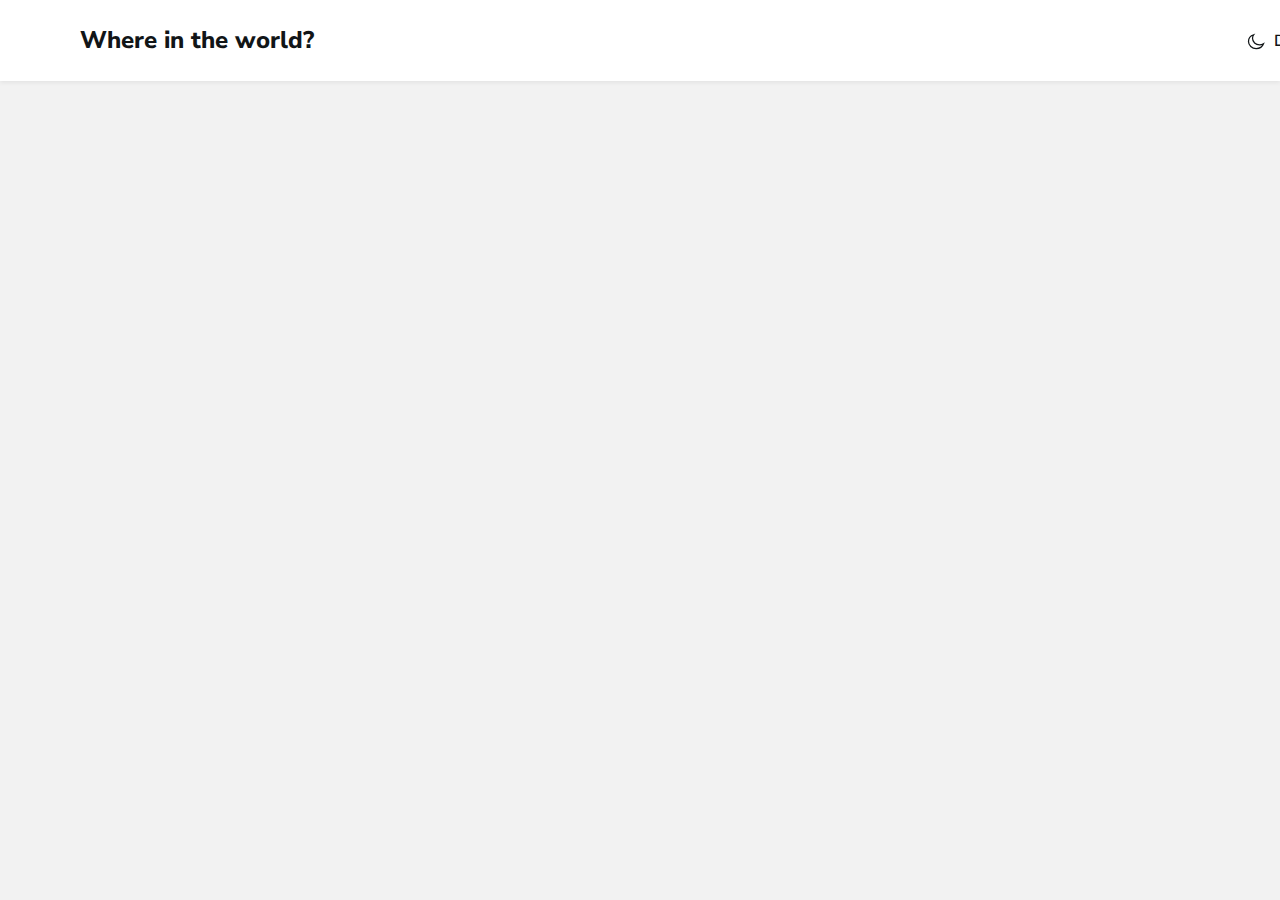
==== index.html @ 37a78aed "title name" ====
<!DOCTYPE html>
<html lang="en">
<head>
    <meta charset="UTF-8">
    <meta name="viewport" content="width=device-width, initial-scale=1.0">
    
    <!-- Stylesheets -->
    <link rel="stylesheet" href="css/normalize.css">
    <link rel="stylesheet" href="css/style.css">

    <title>Countries</title>

</head>
<body>
    <header class="header">
        <div class="site-header-container container">
            <a class="site-header-logo" href="index.html" >Where in the world?</a>

            <button class="mode-toggler">
                <span class="mode-toggler-inner">
                    <img class="mode-toggler-icon" src="img/black-moon.svg" alt="">
                    <span class="mode-toggler-text">Dark mode</span>
                </span>
            </button>
        </div>
    </header>

    <main class="main-content">
        <section></section>
    </main>

    <footer class="footer">

    </footer>

    <!-- JavaScript -->
    <script src="js/app.js"></script>
</body>
</html>
---- css/style.css ----
:root{
  --text-color: #111517;
  --light-bg: #f2f2f2;
  --dark-bg: #202c36;
  --light-header-bg: #fff;
  --dark-header-bg: #2b3844;
  /* outline color */
  --dark-outline: var(--text-color);
  --light-outline: white;
}
/* nunito-sans-300 - latin */
@font-face {
  font-display: swap; 
  font-family: 'Nunito Sans';
  font-style: normal;
  font-weight: 300;
  src: url('../fonts/nunito-sans-v15-latin-300.woff2') format('woff2'), 
       url('../fonts/nunito-sans-v15-latin-300.ttf') format('truetype'); 
}
/* nunito-sans-regular - latin */
@font-face {
  font-display: swap; 
  font-family: 'Nunito Sans';
  font-style: normal;
  font-weight: 400;
  src: url('../fonts/nunito-sans-v15-latin-regular.woff2') format('woff2'), 
       url('../fonts/nunito-sans-v15-latin-regular.ttf') format('truetype'); 
}
/* nunito-sans-600 - latin */
@font-face {
  font-display: swap; 
  font-family: 'Nunito Sans';
  font-style: normal;
  font-weight: 600;
  src: url('../fonts/nunito-sans-v15-latin-600.woff2') format('woff2'), 
       url('../fonts/nunito-sans-v15-latin-600.ttf') format('truetype'); 
}
/* nunito-sans-800 - latin */
@font-face {
  font-display: swap; 
  font-family: 'Nunito Sans';
  font-style: normal;
  font-weight: 800;
  src: url('../fonts/nunito-sans-v15-latin-800.woff2') format('woff2'), 
       url('../fonts/nunito-sans-v15-latin-800.ttf') format('truetype'); 
}
html{
    box-sizing: border-box;
    height: 100%;
    scroll-behavior: smooth;
} 
*::before,
::after {
    box-sizing: inherit;
}
*:focus{
  outline: 3px dashed var(--dark-outline);
  /* outline-offset: 3px; */
}
body{
    display: flex;
    flex-direction: column;
    background-color: var(--light-bg);
    padding: 0;
    margin: 0;
    font-size: 14px;
    font-weight: 400;
    line-height: 16px;
    font-family: "Nunito Sans", Arial, sans-serif;
    height: 100%;
}

img{
    max-width: 100%;
    height: auto;
}
a{
  text-decoration: none;
}
.container{
    width: 100%;
    max-width: 1280px;
    padding-left: 80px;
    padding-right: 80px;
    margin-right: auto;
    margin-left: auto;
}

/* Header */
.header {
  padding: 24px 0;
  background-color: var(--light-header-bg);
  box-shadow: 0px 2px 4px 0px rgba(0, 0, 0, 0.06);
}
.site-header-container {
  display: flex;
  align-items: center;
  justify-content: space-between;
}
.site-header-logo {
  color: var(--text-color);
  font-size: 24px;
  font-weight: 800;
  line-height: 33px;
}
.site-header-logo:hover{
  opacity: 0.8;
}
.site-header-logo:active{
  opacity: 0.6;
}
.mode-toggler {
  border: 0;
  background-color: transparent;
}
.mode-toggler-inner {
  display: flex;
  align-items: center;
}
/* .mode-toggler-icon {
} */
.mode-toggler-text {
  color: var(--text-color);
  font-size: 16px;
  font-weight: 600;
  line-height: 22px;
  margin-left: 8px;
}
.main-content{
    flex-grow: 1;
}


@media
only screen and (-webkit-min-device-pixel-ratio: 2),
only screen and (   min--moz-device-pixel-ratio: 2),
only screen and (     -o-min-device-pixel-ratio: 2/1),
only screen and (        min-device-pixel-ratio: 2),
only screen and (                min-resolution: 192dpi),
only screen and (                min-resolution: 2dppx) { 

}
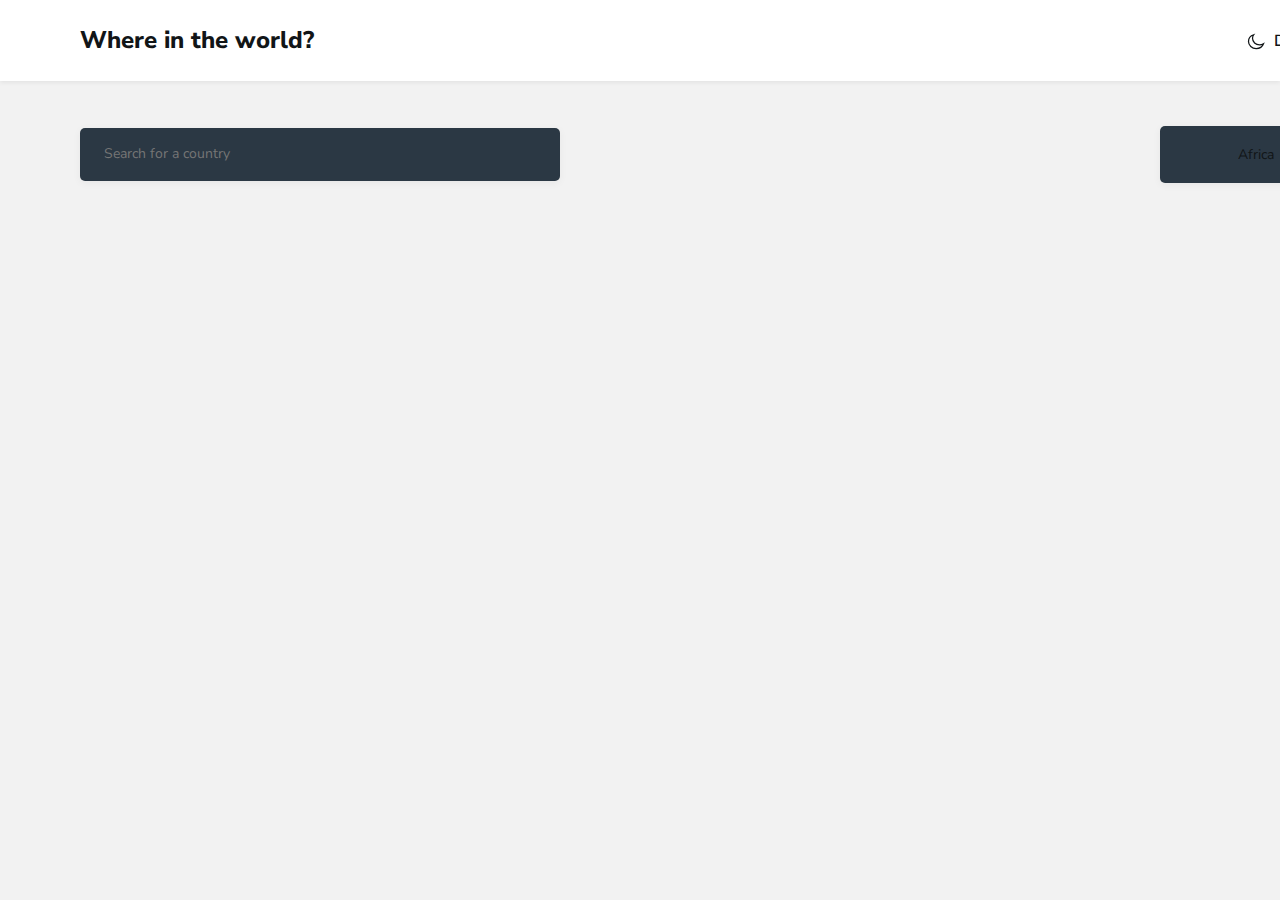
==== commit 16489a67: "filters section is added" ====
--- a/index.html
+++ b/index.html
@@ -16,17 +16,32 @@
         <div class="site-header-container container">
             <a class="site-header-logo" href="index.html" >Where in the world?</a>
 
-            <button class="mode-toggler">
+            <button class="mode-toggler" type="button">
                 <span class="mode-toggler-inner">
-                    <img class="mode-toggler-icon" src="img/black-moon.svg" alt="">
+                    <svg class="mode-toggler-icon" width="20" height="20" fill="none" xmlns="http://www.w3.org/2000/svg"><path fill-rule="evenodd" clip-rule="evenodd" d="M13.553 13.815c-3.884 0-7.034-2.887-7.034-6.447 0-1.343.448-2.586 1.212-3.618-3.04.945-5.231 3.581-5.231 6.688 0 3.9 3.45 7.062 7.704 7.062 3.389 0 6.266-2.007 7.296-4.796a7.458 7.458 0 0 1-3.947 1.111Z" fill="#fff" stroke="currentColor" stroke-width="1.25"/></svg>
                     <span class="mode-toggler-text">Dark mode</span>
                 </span>
             </button>
         </div>
     </header>
 
+    <!-- MAIN CONTENT -->
     <main class="main-content">
-        <section></section>
+        <div class="container">
+            
+
+            <form class="filters" action="https://htmlacademy/.ru" method="GET">
+                <input class="search-input" type="search" name="search" placeholder="Search for a country" aria-label="search">
+    
+                <select class="region-select" name="Region" id="Regions">
+                    <option value="Africa">Africa</option>
+                    <option value="America">America</option>
+                    <option value="Asia">Asia</option>
+                    <option value="Europe">Europe</option>
+                    <option value="Oceania">Oceania</option>
+            </select>
+        </form>
+        </div>
     </main>
 
     <footer class="footer">
--- a/css/style.css
+++ b/css/style.css
@@ -1,142 +1,187 @@
 :root{
-  --text-color: #111517;
-  --light-bg: #f2f2f2;
-  --dark-bg: #202c36;
-  --light-header-bg: #fff;
-  --dark-header-bg: #2b3844;
-  /* outline color */
-  --dark-outline: var(--text-color);
-  --light-outline: white;
-}
-/* nunito-sans-300 - latin */
-@font-face {
-  font-display: swap; 
-  font-family: 'Nunito Sans';
-  font-style: normal;
-  font-weight: 300;
-  src: url('../fonts/nunito-sans-v15-latin-300.woff2') format('woff2'), 
-       url('../fonts/nunito-sans-v15-latin-300.ttf') format('truetype'); 
-}
-/* nunito-sans-regular - latin */
-@font-face {
-  font-display: swap; 
-  font-family: 'Nunito Sans';
-  font-style: normal;
-  font-weight: 400;
-  src: url('../fonts/nunito-sans-v15-latin-regular.woff2') format('woff2'), 
-       url('../fonts/nunito-sans-v15-latin-regular.ttf') format('truetype'); 
-}
-/* nunito-sans-600 - latin */
-@font-face {
-  font-display: swap; 
-  font-family: 'Nunito Sans';
-  font-style: normal;
-  font-weight: 600;
-  src: url('../fonts/nunito-sans-v15-latin-600.woff2') format('woff2'), 
-       url('../fonts/nunito-sans-v15-latin-600.ttf') format('truetype'); 
-}
-/* nunito-sans-800 - latin */
-@font-face {
-  font-display: swap; 
-  font-family: 'Nunito Sans';
-  font-style: normal;
-  font-weight: 800;
-  src: url('../fonts/nunito-sans-v15-latin-800.woff2') format('woff2'), 
-       url('../fonts/nunito-sans-v15-latin-800.ttf') format('truetype'); 
-}
-html{
-    box-sizing: border-box;
-    height: 100%;
-    scroll-behavior: smooth;
-} 
-*::before,
-::after {
-    box-sizing: inherit;
-}
-*:focus{
-  outline: 3px dashed var(--dark-outline);
-  /* outline-offset: 3px; */
-}
-body{
+    --text-color: #111517;
+    --light-bg: #f2f2f2;
+    --dark-bg: #202c36;
+    --light-header-bg: #fff;
+    --dark-element-bg: #2b3844;
+    /* outline color */
+    --dark-outline: var(--text-color);
+    outline-offset: 10px;
+  }
+  /* nunito-sans-300 - latin */
+  @font-face {
+    font-display: swap; 
+    font-family: 'Nunito Sans';
+    font-style: normal;
+    font-weight: 300;
+    src: url('../fonts/nunito-sans-v15-latin-300.woff2') format('woff2'), 
+          url('../fonts/nunito-sans-v15-latin-300.ttf') format('truetype'); 
+  }
+  /* nunito-sans-regular - latin */
+  @font-face {
+    font-display: swap; 
+    font-family: 'Nunito Sans';
+    font-style: normal;
+    font-weight: 400;
+    src: url('../fonts/nunito-sans-v15-latin-regular.woff2') format('woff2'), 
+        url('../fonts/nunito-sans-v15-latin-regular.ttf') format('truetype'); 
+  }
+  /* nunito-sans-600 - latin */
+  @font-face {
+    font-display: swap; 
+    font-family: 'Nunito Sans';
+    font-style: normal;
+    font-weight: 600;
+    src: url('../fonts/nunito-sans-v15-latin-600.woff2') format('woff2'), 
+        url('../fonts/nunito-sans-v15-latin-600.ttf') format('truetype'); 
+  }
+  /* nunito-sans-800 - latin */
+  @font-face {
+    font-display: swap; 
+    font-family: 'Nunito Sans';
+    font-style: normal;
+    font-weight: 800;
+    src: url('../fonts/nunito-sans-v15-latin-800.woff2') format('woff2'), 
+        url('../fonts/nunito-sans-v15-latin-800.ttf') format('truetype'); 
+  }
+  html{
+      box-sizing: border-box;
+      height: 100%;
+      scroll-behavior: smooth;
+  } 
+  *::before,
+  ::after {
+      box-sizing: inherit;
+  }
+  *:focus{
+    outline: 3px dashed var(--dark-outline);
+    outline-offset: 3px; 
+  }
+  body{
+      display: flex;
+      flex-direction: column;
+      background-color: var(--light-bg);
+      padding: 0;
+      margin: 0;
+      font-size: 14px;
+      font-weight: 400;
+      line-height: 16px;
+      font-family: "Nunito Sans", Arial, sans-serif;
+      height: 100%;
+      transition: background-color .3s ease,
+          color .3s ease;
+  }
+  .dark-mode{
+    background-color: var(--dark-bg);
+    color: white;
+    --light-header-bg: var(--dark-header-bg);
+    --text-color: white;
+    --dark-outline: white;
+  }
+  img{
+      max-width: 100%;
+      height: auto;
+  }
+  a{
+    text-decoration: none;
+  }
+  .container{
+      width: 100%;
+      max-width: 1280px;
+      padding-left: 80px;
+      padding-right: 80px;
+      margin-right: auto;
+      margin-left: auto;
+  }
+  
+  /* Header */
+  .header {
+    padding: 24px 0;
+    background-color: var(--light-header-bg);
+    box-shadow: 0px 2px 4px 0px rgba(0, 0, 0, 0.06);
+  }
+  .site-header-container {
     display: flex;
-    flex-direction: column;
-    background-color: var(--light-bg);
-    padding: 0;
-    margin: 0;
-    font-size: 14px;
-    font-weight: 400;
-    line-height: 16px;
-    font-family: "Nunito Sans", Arial, sans-serif;
-    height: 100%;
-}
-
-img{
-    max-width: 100%;
-    height: auto;
-}
-a{
-  text-decoration: none;
-}
-.container{
-    width: 100%;
-    max-width: 1280px;
-    padding-left: 80px;
-    padding-right: 80px;
-    margin-right: auto;
-    margin-left: auto;
-}
-
-/* Header */
-.header {
-  padding: 24px 0;
-  background-color: var(--light-header-bg);
-  box-shadow: 0px 2px 4px 0px rgba(0, 0, 0, 0.06);
-}
-.site-header-container {
-  display: flex;
-  align-items: center;
-  justify-content: space-between;
-}
-.site-header-logo {
-  color: var(--text-color);
-  font-size: 24px;
-  font-weight: 800;
-  line-height: 33px;
-}
-.site-header-logo:hover{
-  opacity: 0.8;
-}
-.site-header-logo:active{
+    align-items: center;
+    justify-content: space-between;
+  }
+  .site-header-logo {
+    color: var(--text-color);
+    font-size: 24px;
+    font-weight: 800;
+    line-height: 33px;
+    white-space: nowrap;
+  }
+  .site-header-logo:hover{
+    opacity: 0.8;
+  }
+  .site-header-logo:active{
+    opacity: 0.6;
+  }
+  .mode-toggler {
+    border: 0;
+    background-color: transparent;
+    cursor: pointer;
+    white-space: nowrap;
+  }
+  .mode-toggler:hover{
+    opacity: 0.8;
+    }
+  .mode-toggler:active{
   opacity: 0.6;
 }
-.mode-toggler {
-  border: 0;
-  background-color: transparent;
-}
-.mode-toggler-inner {
-  display: flex;
-  align-items: center;
-}
-/* .mode-toggler-icon {
-} */
-.mode-toggler-text {
-  color: var(--text-color);
-  font-size: 16px;
-  font-weight: 600;
-  line-height: 22px;
-  margin-left: 8px;
-}
-.main-content{
-    flex-grow: 1;
-}
+  .mode-toggler-inner {
+    display: flex;
+    align-items: center;
+    color: var(--text-color);
+  }
+  .mode-toggler-text {
+    color: var(--text-color);
+    font-size: 16px;
+    font-weight: 600;
+    line-height: 22px;
+    margin-left: 8px;
+  }
+  .main-content{
+      flex-grow: 1;
+      padding-top: 45px;
+      padding-bottom: 45px;
+  }
 
-
-@media
-only screen and (-webkit-min-device-pixel-ratio: 2),
-only screen and (   min--moz-device-pixel-ratio: 2),
-only screen and (     -o-min-device-pixel-ratio: 2/1),
-only screen and (        min-device-pixel-ratio: 2),
-only screen and (                min-resolution: 192dpi),
-only screen and (                min-resolution: 2dppx) { 
-
-}+  /* Filters */
+  .filters {
+    display: flex;
+    justify-content: space-between;
+    align-items: center;
+  }
+  .search-input {
+    min-width: 480px;
+    border-radius: 5px;
+    box-shadow: 0px 2px 9px 0px rgba(0, 0, 0, 0.05);
+    background-color: var(--dark-element-bg);
+    border: 0;
+    padding: 18px 18px 18px 24px;
+    color: var(--text-color );
+  }
+  .region-select {
+    min-width: 200px;
+    border-radius: 5px;
+    box-shadow: 0px 2px 9px 0px rgba(0, 0, 0, 0.05);
+    background-color: var(--dark-element-bg);
+    border: 0;
+    padding: 18px 10px 18px 74px;
+    color: var(--text-color );
+  }
+  
+  .mode-toggler:hover{
+    color: var(--text-color);
+    }
+  @media
+  only screen and (-webkit-min-device-pixel-ratio: 2),
+  only screen and (   min--moz-device-pixel-ratio: 2),
+  only screen and (     -o-min-device-pixel-ratio: 2/1),
+  only screen and (        min-device-pixel-ratio: 2),
+  only screen and (                min-resolution: 192dpi),
+  only screen and (                min-resolution: 2dppx) { 
+  
+  }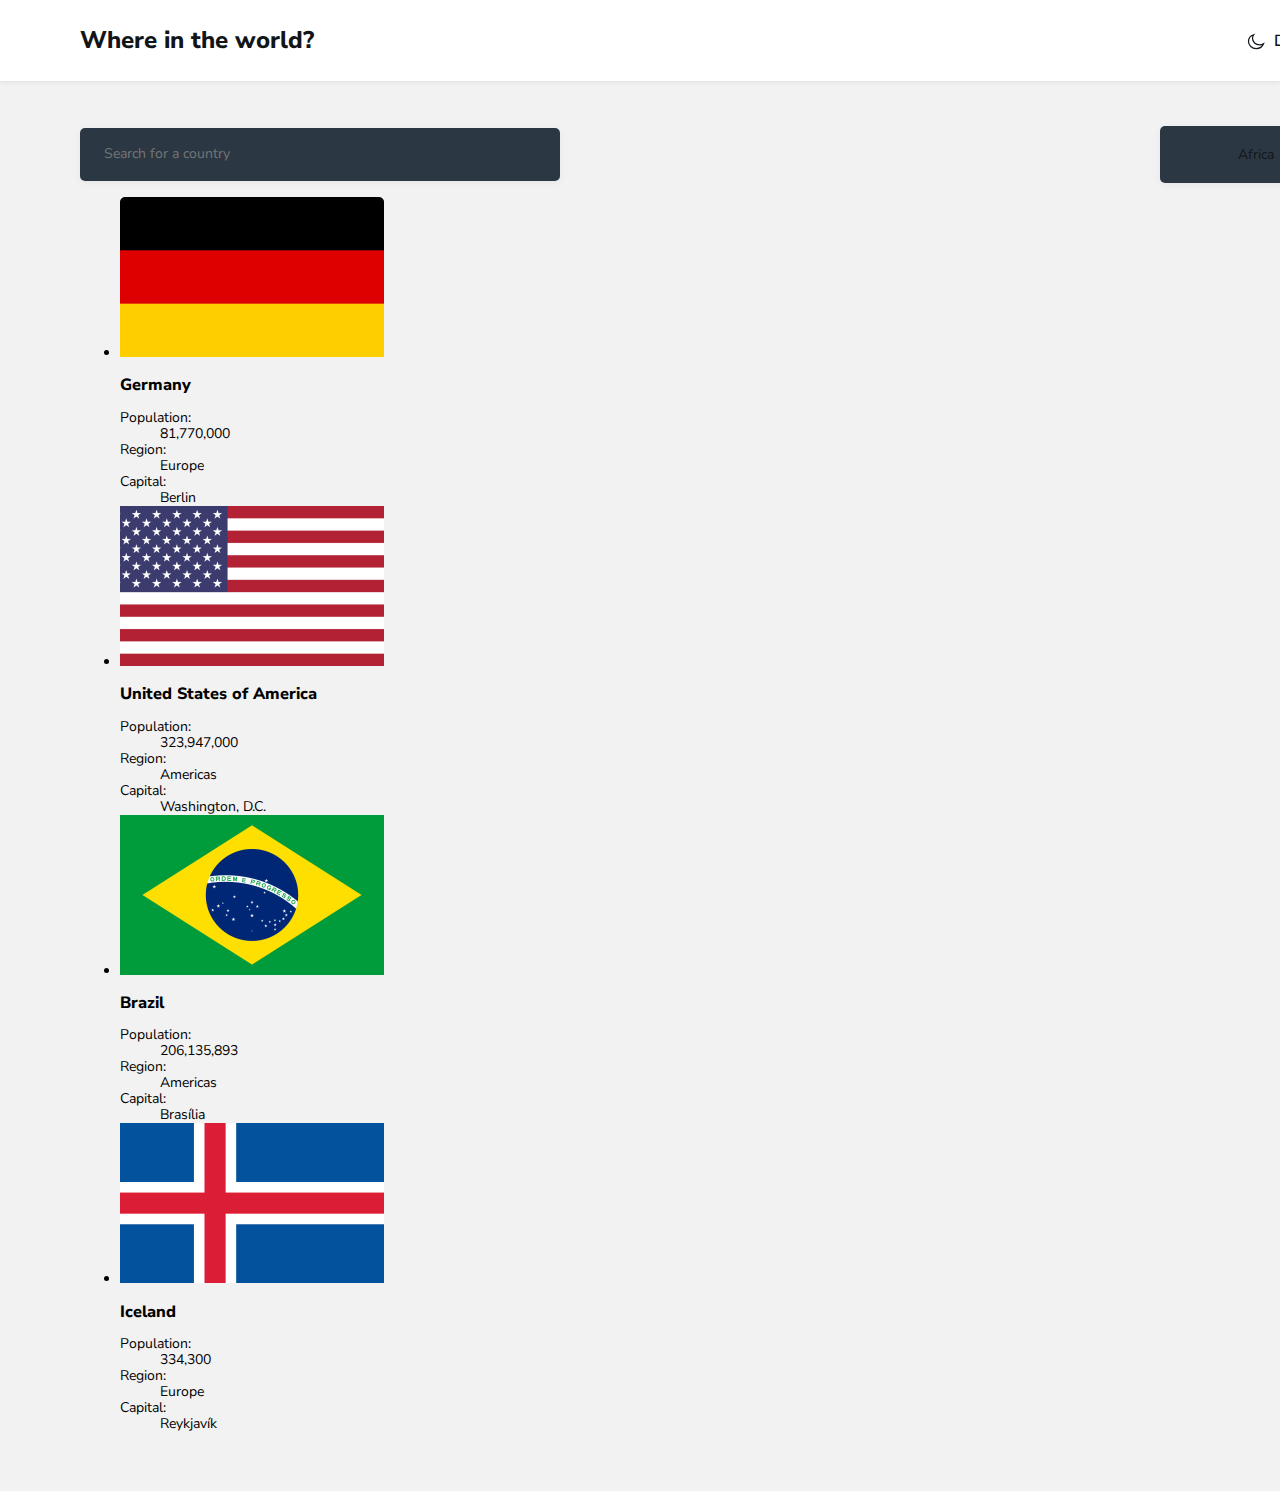
==== commit 697c55d4: "Filters counrty cards and add images" ====
--- a/index.html
+++ b/index.html
@@ -29,23 +29,125 @@
     <main class="main-content">
         <div class="container">
             
+            <!-- Filters -->
+            <section>
+                <form class="filters" action="https://htmlacademy/.ru" method="GET">
+                    <input class="search-input" type="search" name="search" placeholder="Search for a country" aria-label="search">
+                    <select class="region-select" name="Region" id="Regions">
+                        <option value="Africa">Africa</option>
+                        <option value="America">America</option>
+                        <option value="Asia">Asia</option>
+                        <option value="Europe">Europe</option>
+                        <option value="Oceania">Oceania</option>
+                    </select>
+                </form>
+            </section>
 
-            <form class="filters" action="https://htmlacademy/.ru" method="GET">
-                <input class="search-input" type="search" name="search" placeholder="Search for a country" aria-label="search">
-    
-                <select class="region-select" name="Region" id="Regions">
-                    <option value="Africa">Africa</option>
-                    <option value="America">America</option>
-                    <option value="Asia">Asia</option>
-                    <option value="Europe">Europe</option>
-                    <option value="Oceania">Oceania</option>
-            </select>
-        </form>
+            <section class="countries">
+                <ul class="index-countries-list">
+
+                    <!-- Germany -->
+                    <li class="index-countries-item">
+                        <div class="index-country">
+                            <img class="index-country-img" src="img/flag-germany.jpg" alt="German flag" srcset="img/flag-germany@2x.jpg" width="264" height="160">
+                        <div class="index-country-info">
+                            <h3 class="country-name">Germany</h3>
+                            <dl class="country-info-description">
+                                <div class="country-descriptions">
+                                    <dt class="country-description-term">Population:</dt>
+                                    <dd class="country-description-description">81,770,000</dd>
+                                </div>
+                                <div class="country-descriptions">
+                                    <dt class="country-description-term">Region:</dt>
+                                    <dd class="country-description-description">Europe</dd>
+                                </div>
+                                <div class="country-descriptions">
+                                    <dt class="country-description-term">Capital:</dt>
+                                    <dd class="country-description-description">Berlin</dd>
+                                </div>
+                            </dl>
+                        </div>
+                        </div>
+                    </li>
+
+                    <!-- United States of America -->
+                    <li class="index-countries-item">
+                        <div class="index-country">
+                            <img class="index-country-img" src="img/flag-usa.jpg" alt="USA flag" srcset="img/flag-usa@2x.jpg" width="264" height="160">
+                        <div class="index-country-info">
+                            <h3 class="country-name">United States of America</h3>
+                            <dl class="country-info-description">
+                                <div class="country-descriptions">
+                                    <dt class="country-description-term">Population:</dt>
+                                    <dd class="country-description-description">323,947,000</dd>
+                                </div>
+                                <div class="country-descriptions">
+                                    <dt class="country-description-term">Region:</dt>
+                                    <dd class="country-description-description">Americas</dd>
+                                </div>
+                                <div class="country-descriptions">
+                                    <dt class="country-description-term">Capital:</dt>
+                                    <dd class="country-description-description">Washington, D.C.</dd>
+                                </div>
+                            </dl>
+                        </div>
+                        </div>
+                    </li>
+
+                    <!-- Brazil -->
+                    <li class="index-countries-item">
+                        <div class="index-country">
+                            <img class="index-country-img" src="img/flag-brazil.jpg" alt="Brazil flag" srcset="img/flag-brazil@2x.jpg" width="264" height="160">
+                        <div class="index-country-info">
+                            <h3 class="country-name">Brazil</h3>
+                            <dl class="country-info-description">
+                                <div class="country-descriptions">
+                                    <dt class="country-description-term">Population:</dt>
+                                    <dd class="country-description-description">206,135,893</dd>
+                                </div>
+                                <div class="country-descriptions">
+                                    <dt class="country-description-term">Region:</dt>
+                                    <dd class="country-description-description">Americas</dd>
+                                </div>
+                                <div class="country-descriptions">
+                                    <dt class="country-description-term">Capital:</dt>
+                                    <dd class="country-description-description">Brasília</dd>
+                                </div>
+                            </dl>
+                        </div>
+                        </div>
+                    </li>
+
+                    <!-- Iceland -->
+                    <li class="index-countries-item">
+                        <div class="index-country">
+                            <img class="index-country-img" src="img/flag-Iceland.jpg" alt="Iceland flag" srcset="img/flag-Iceland@2x.jpg" width="264" height="160">
+                        <div class="index-country-info">
+                            <h3 class="country-name">Iceland</h3>
+                            <dl class="country-info-description">
+                                <div class="country-descriptions">
+                                    <dt class="country-description-term">Population:</dt>
+                                    <dd class="country-description-description">334,300</dd>
+                                </div>
+                                <div class="country-descriptions">
+                                    <dt class="country-description-term">Region:</dt>
+                                    <dd class="country-description-description">Europe</dd>
+                                </div>
+                                <div class="country-descriptions">
+                                    <dt class="country-description-term">Capital:</dt>
+                                    <dd class="country-description-description">Reykjavík</dd>
+                                </div>
+                            </dl>
+                        </div>
+                        </div>
+                    </li>
+
+                </ul>
+            </section>
         </div>
     </main>
 
     <footer class="footer">
-
     </footer>
 
     <!-- JavaScript -->
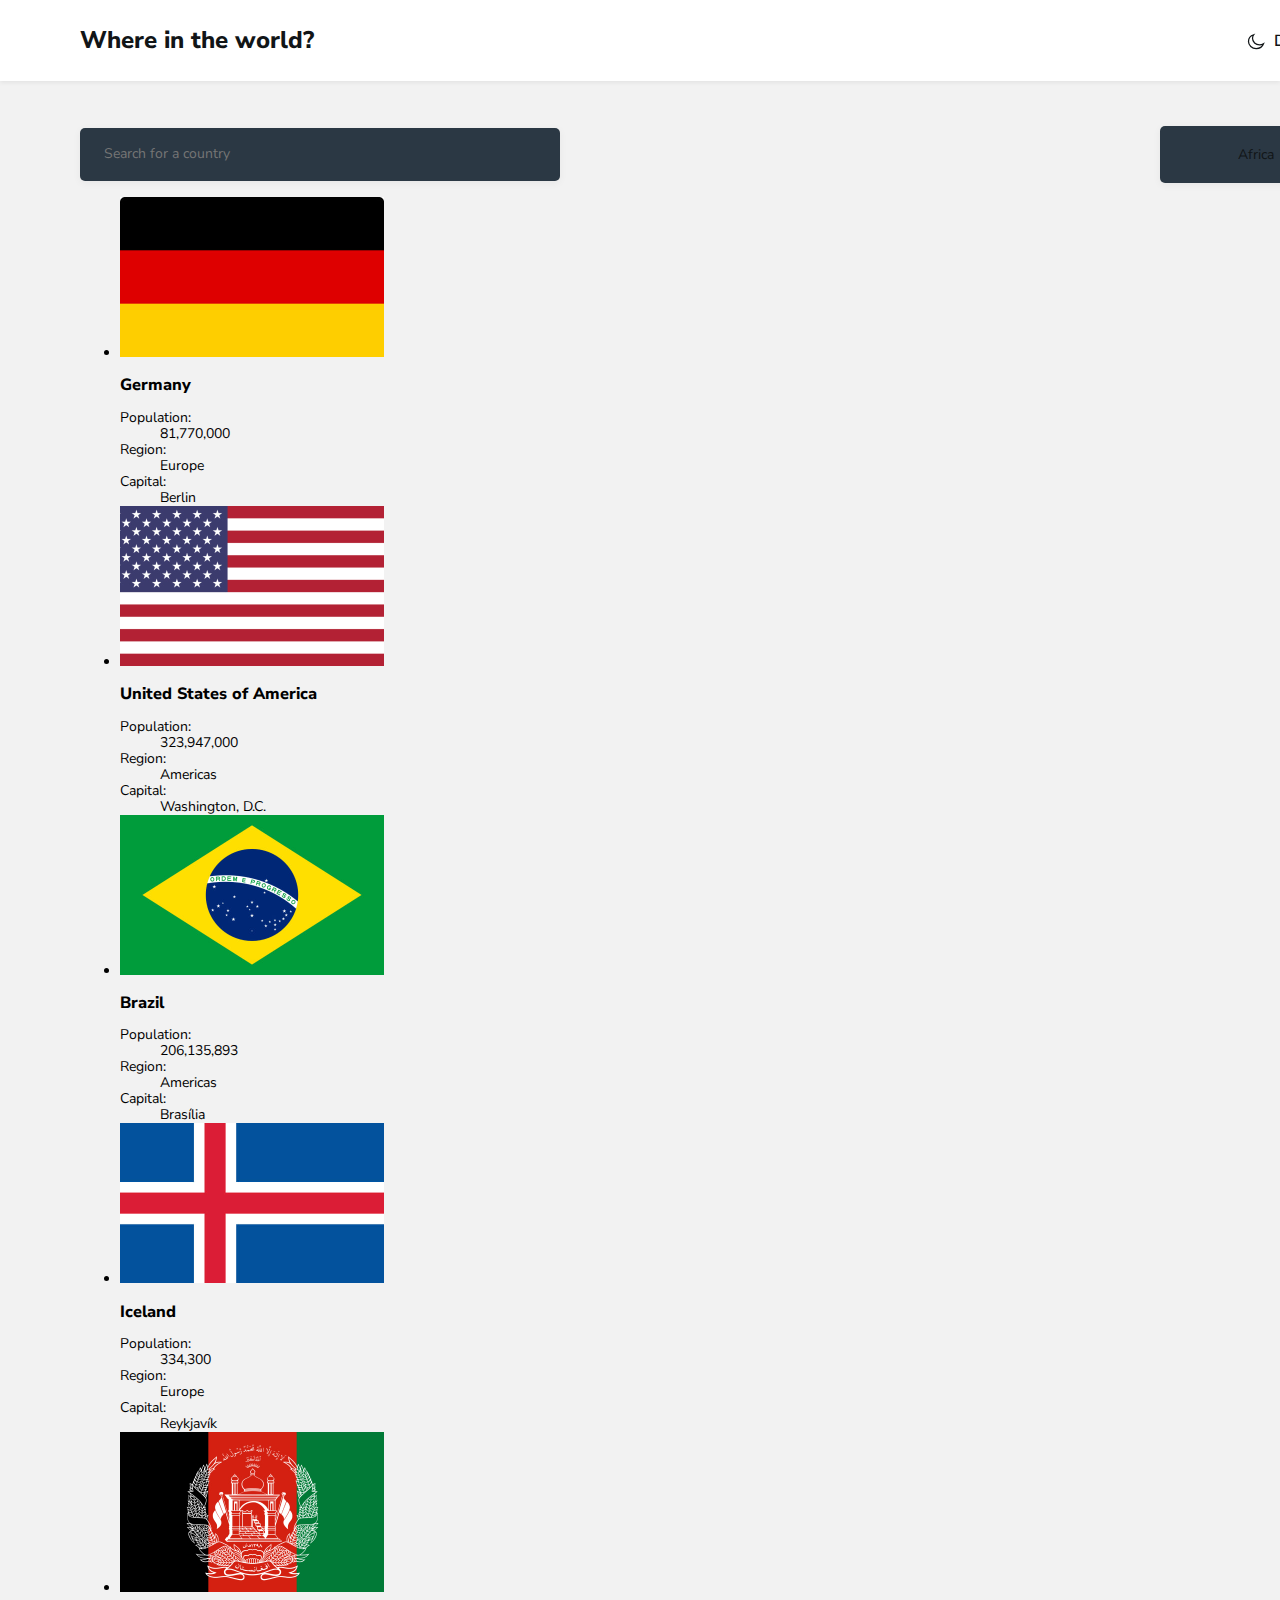
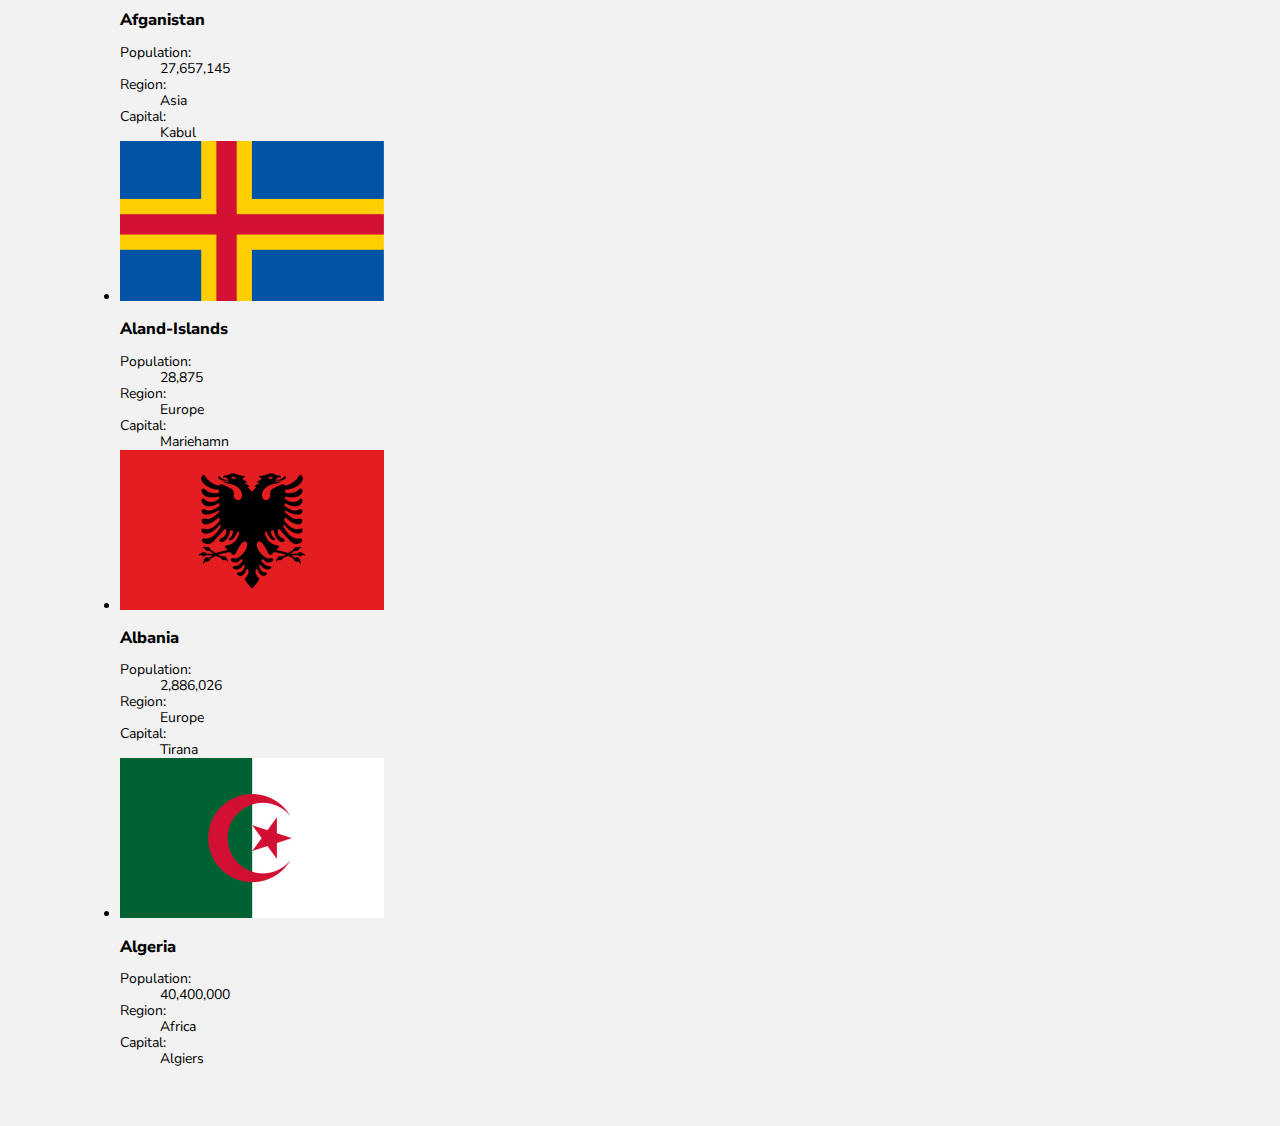
==== commit ce9e252e: "commit" ====
--- a/index.html
+++ b/index.html
@@ -142,6 +142,102 @@
                         </div>
                     </li>
 
+                    <!-- Afganistan -->
+                    <li class="index-countries-item">
+                        <div class="index-country">
+                            <img class="index-country-img" src="img/flag-Afganistan.jpg" alt="Afganistan flag" srcset="img/flag-Afganistan@2x.jpg" width="264" height="160">
+                        <div class="index-country-info">
+                            <h3 class="country-name">Afganistan</h3>
+                            <dl class="country-info-description">
+                                <div class="country-descriptions">
+                                    <dt class="country-description-term">Population:</dt>
+                                    <dd class="country-description-description">27,657,145</dd>
+                                </div>
+                                <div class="country-descriptions">
+                                    <dt class="country-description-term">Region:</dt>
+                                    <dd class="country-description-description">Asia</dd>
+                                </div>
+                                <div class="country-descriptions">
+                                    <dt class="country-description-term">Capital:</dt>
+                                    <dd class="country-description-description">Kabul</dd>
+                                </div>
+                            </dl>
+                        </div>
+                        </div>
+                    </li>
+
+                    <!-- Aland-Islands -->
+                    <li class="index-countries-item">
+                        <div class="index-country">
+                            <img class="index-country-img" src="img/flag-Aland-Islands.jpg" alt="Aland-Islands flag" srcset="img/flag-Aland-Islands@2x.jpg" width="264" height="160">
+                        <div class="index-country-info">
+                            <h3 class="country-name">Aland-Islands</h3>
+                            <dl class="country-info-description">
+                                <div class="country-descriptions">
+                                    <dt class="country-description-term">Population:</dt>
+                                    <dd class="country-description-description">28,875</dd>
+                                </div>
+                                <div class="country-descriptions">
+                                    <dt class="country-description-term">Region:</dt>
+                                    <dd class="country-description-description">Europe</dd>
+                                </div>
+                                <div class="country-descriptions">
+                                    <dt class="country-description-term">Capital:</dt>
+                                    <dd class="country-description-description">Mariehamn</dd>
+                                </div>
+                            </dl>
+                        </div>
+                        </div>
+                    </li>
+
+                    <!-- Albania -->
+                    <li class="index-countries-item">
+                        <div class="index-country">
+                            <img class="index-country-img" src="img/flag-Albania.jpg" alt="Albania flag" srcset="img/flag-Albania@2x.jpg" width="264" height="160">
+                        <div class="index-country-info">
+                            <h3 class="country-name">Albania</h3>
+                            <dl class="country-info-description">
+                                <div class="country-descriptions">
+                                    <dt class="country-description-term">Population:</dt>
+                                    <dd class="country-description-description">2,886,026</dd>
+                                </div>
+                                <div class="country-descriptions">
+                                    <dt class="country-description-term">Region:</dt>
+                                    <dd class="country-description-description">Europe</dd>
+                                </div>
+                                <div class="country-descriptions">
+                                    <dt class="country-description-term">Capital:</dt>
+                                    <dd class="country-description-description">Tirana</dd>
+                                </div>
+                            </dl>
+                        </div>
+                        </div>
+                    </li>
+
+                    <!-- Algeria -->
+                    <li class="index-countries-item">
+                        <div class="index-country">
+                            <img class="index-country-img" src="img/flag-Algeria.jpg" alt="Algeria flag" srcset="img/flag-Algeria@2x.jpg" width="264" height="160">
+                        <div class="index-country-info">
+                            <h3 class="country-name">Algeria</h3>
+                            <dl class="country-info-description">
+                                <div class="country-descriptions">
+                                    <dt class="country-description-term">Population:</dt>
+                                    <dd class="country-description-description">40,400,000</dd>
+                                </div>
+                                <div class="country-descriptions">
+                                    <dt class="country-description-term">Region:</dt>
+                                    <dd class="country-description-description">Africa</dd>
+                                </div>
+                                <div class="country-descriptions">
+                                    <dt class="country-description-term">Capital:</dt>
+                                    <dd class="country-description-description">Algiers</dd>
+                                </div>
+                            </dl>
+                        </div>
+                        </div>
+                    </li>
+
                 </ul>
             </section>
         </div>
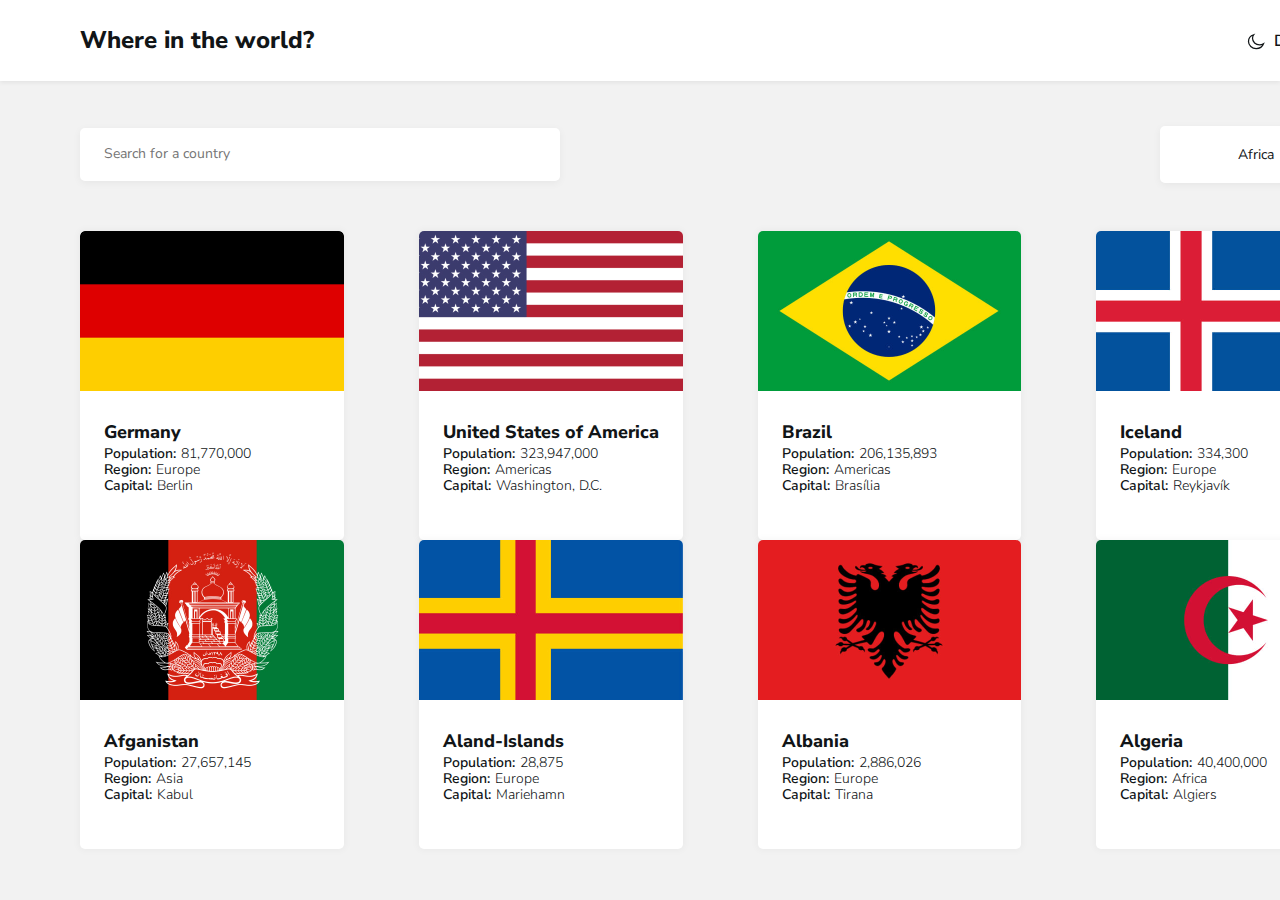
==== commit 1012fe85: "countries css" ====
--- a/index.html
+++ b/index.html
@@ -34,7 +34,9 @@
                 <form class="filters" action="https://htmlacademy/.ru" method="GET">
                     <input class="search-input" type="search" name="search" placeholder="Search for a country" aria-label="search">
                     <select class="region-select" name="Region" id="Regions">
-                        <option value="Africa">Africa</option>
+                        <option value="Africa">
+                            <a class="country-link" href="country.html">Africa</a>
+                        </option>
                         <option value="America">America</option>
                         <option value="Asia">Asia</option>
                         <option value="Europe">Europe</option>
@@ -51,7 +53,9 @@
                         <div class="index-country">
                             <img class="index-country-img" src="img/flag-germany.jpg" alt="German flag" srcset="img/flag-germany@2x.jpg" width="264" height="160">
                         <div class="index-country-info">
-                            <h3 class="country-name">Germany</h3>
+                            <h3 class="country-name">
+                                <a class="country-link" href="country.html">Germany</a>
+                            </h3>
                             <dl class="country-info-description">
                                 <div class="country-descriptions">
                                     <dt class="country-description-term">Population:</dt>
@@ -75,7 +79,9 @@
                         <div class="index-country">
                             <img class="index-country-img" src="img/flag-usa.jpg" alt="USA flag" srcset="img/flag-usa@2x.jpg" width="264" height="160">
                         <div class="index-country-info">
-                            <h3 class="country-name">United States of America</h3>
+                            <h3 class="country-name">
+                                <a class="country-link" href="country.html">United States of America</a>
+                            </h3>
                             <dl class="country-info-description">
                                 <div class="country-descriptions">
                                     <dt class="country-description-term">Population:</dt>
@@ -99,7 +105,9 @@
                         <div class="index-country">
                             <img class="index-country-img" src="img/flag-brazil.jpg" alt="Brazil flag" srcset="img/flag-brazil@2x.jpg" width="264" height="160">
                         <div class="index-country-info">
-                            <h3 class="country-name">Brazil</h3>
+                            <h3 class="country-name">
+                                <a class="country-link" href="country.html">Brazil</a>
+                            </h3>
                             <dl class="country-info-description">
                                 <div class="country-descriptions">
                                     <dt class="country-description-term">Population:</dt>
@@ -123,7 +131,9 @@
                         <div class="index-country">
                             <img class="index-country-img" src="img/flag-Iceland.jpg" alt="Iceland flag" srcset="img/flag-Iceland@2x.jpg" width="264" height="160">
                         <div class="index-country-info">
-                            <h3 class="country-name">Iceland</h3>
+                            <h3 class="country-name">
+                                <a class="country-link" href="country.html">Iceland</a>
+                            </h3>
                             <dl class="country-info-description">
                                 <div class="country-descriptions">
                                     <dt class="country-description-term">Population:</dt>
@@ -147,7 +157,9 @@
                         <div class="index-country">
                             <img class="index-country-img" src="img/flag-Afganistan.jpg" alt="Afganistan flag" srcset="img/flag-Afganistan@2x.jpg" width="264" height="160">
                         <div class="index-country-info">
-                            <h3 class="country-name">Afganistan</h3>
+                            <h3 class="country-name">
+                                <a class="country-link" href="country.html">Afganistan</a>
+                            </h3>
                             <dl class="country-info-description">
                                 <div class="country-descriptions">
                                     <dt class="country-description-term">Population:</dt>
@@ -171,7 +183,9 @@
                         <div class="index-country">
                             <img class="index-country-img" src="img/flag-Aland-Islands.jpg" alt="Aland-Islands flag" srcset="img/flag-Aland-Islands@2x.jpg" width="264" height="160">
                         <div class="index-country-info">
-                            <h3 class="country-name">Aland-Islands</h3>
+                            <h3 class="country-name">
+                                <a class="country-link" href="country.html">Aland-Islands</a>
+                            </h3>
                             <dl class="country-info-description">
                                 <div class="country-descriptions">
                                     <dt class="country-description-term">Population:</dt>
@@ -195,7 +209,9 @@
                         <div class="index-country">
                             <img class="index-country-img" src="img/flag-Albania.jpg" alt="Albania flag" srcset="img/flag-Albania@2x.jpg" width="264" height="160">
                         <div class="index-country-info">
-                            <h3 class="country-name">Albania</h3>
+                            <h3 class="country-name">
+                                <a class="country-link" href="country.html">Albania</a>
+                            </h3>
                             <dl class="country-info-description">
                                 <div class="country-descriptions">
                                     <dt class="country-description-term">Population:</dt>
@@ -219,7 +235,9 @@
                         <div class="index-country">
                             <img class="index-country-img" src="img/flag-Algeria.jpg" alt="Algeria flag" srcset="img/flag-Algeria@2x.jpg" width="264" height="160">
                         <div class="index-country-info">
-                            <h3 class="country-name">Algeria</h3>
+                            <h3 class="country-name">
+                                <a class="country-link" href="country.html">Algeria</a>
+                            </h3>
                             <dl class="country-info-description">
                                 <div class="country-descriptions">
                                     <dt class="country-description-term">Population:</dt>
--- a/css/style.css
+++ b/css/style.css
@@ -7,6 +7,8 @@
     /* outline color */
     --dark-outline: var(--text-color);
     outline-offset: 10px;
+    color:  #f2f2f2;
+    background: #202c36;
   }
   /* nunito-sans-300 - latin */
   @font-face {
@@ -74,7 +76,7 @@
   .dark-mode{
     background-color: var(--dark-bg);
     color: white;
-    --light-header-bg: var(--dark-header-bg);
+    --light-header-bg: var(--dark-element-bg);
     --text-color: white;
     --dark-outline: white;
   }
@@ -153,12 +155,13 @@
     display: flex;
     justify-content: space-between;
     align-items: center;
+    margin-bottom: 48px;
   }
   .search-input {
     min-width: 480px;
     border-radius: 5px;
     box-shadow: 0px 2px 9px 0px rgba(0, 0, 0, 0.05);
-    background-color: var(--dark-element-bg);
+    background-color: var(--light-header-bg);
     border: 0;
     padding: 18px 18px 18px 24px;
     color: var(--text-color );
@@ -167,7 +170,7 @@
     min-width: 200px;
     border-radius: 5px;
     box-shadow: 0px 2px 9px 0px rgba(0, 0, 0, 0.05);
-    background-color: var(--dark-element-bg);
+    background-color: var(--light-header-bg);
     border: 0;
     padding: 18px 10px 18px 74px;
     color: var(--text-color );
@@ -176,6 +179,75 @@
   .mode-toggler:hover{
     color: var(--text-color);
     }
+
+  /* Countries */
+  .index-countries-list {
+    display: flex;
+    flex-wrap: wrap;
+    margin: 0;
+    padding: 0;
+    list-style: none;
+    margin-left: -75px;
+  }
+  .index-countries-item {
+    width: calc(25% - 75px);
+    margin-left: 75px;
+  }
+  .index-country {
+    border-radius: 5px;
+    background-color:var(--light-header-bg);
+    color: var(--text-color);
+    box-shadow: 0 0 7px 2px rgba(0, 0, 0, 0.03);
+    overflow: hidden;
+  }
+  .index-country-img {
+    width: 264px;
+    height: 160px;
+    object-fit: cover;
+  }
+  .index-country-info {
+    padding: 24px 0 46px 24px;
+  }
+  .country-name {
+    color: var(--text-color);
+    font-weight: 800;
+    line-height: 26px;
+    margin: 0;
+    white-space: nowrap;
+  }
+  .country-link{
+    color: var(--text-color);
+    font-size: 18px;
+    text-decoration: none;
+  }
+  .country-link:hover{
+    opacity: 0.8;
+  }
+  .country-link:active{
+    opacity: 0.6;
+  }
+  .country-info-description {
+    margin: 0;
+    padding: 0;
+    list-style: none;
+  }
+  .country-descriptions {
+    display: flex;
+    align-items: center;
+    font-size: 14px;
+  }
+  .country-description-term {
+    color: var(--text-color);
+    font-weight: 600;
+    line-height: 16px;
+  }
+  .country-description-description {
+    color: var(--text-color);
+    font-weight: 300;
+    line-height: 16px;
+    margin: 0;
+    margin-left: 5px;
+  }
   @media
   only screen and (-webkit-min-device-pixel-ratio: 2),
   only screen and (   min--moz-device-pixel-ratio: 2),
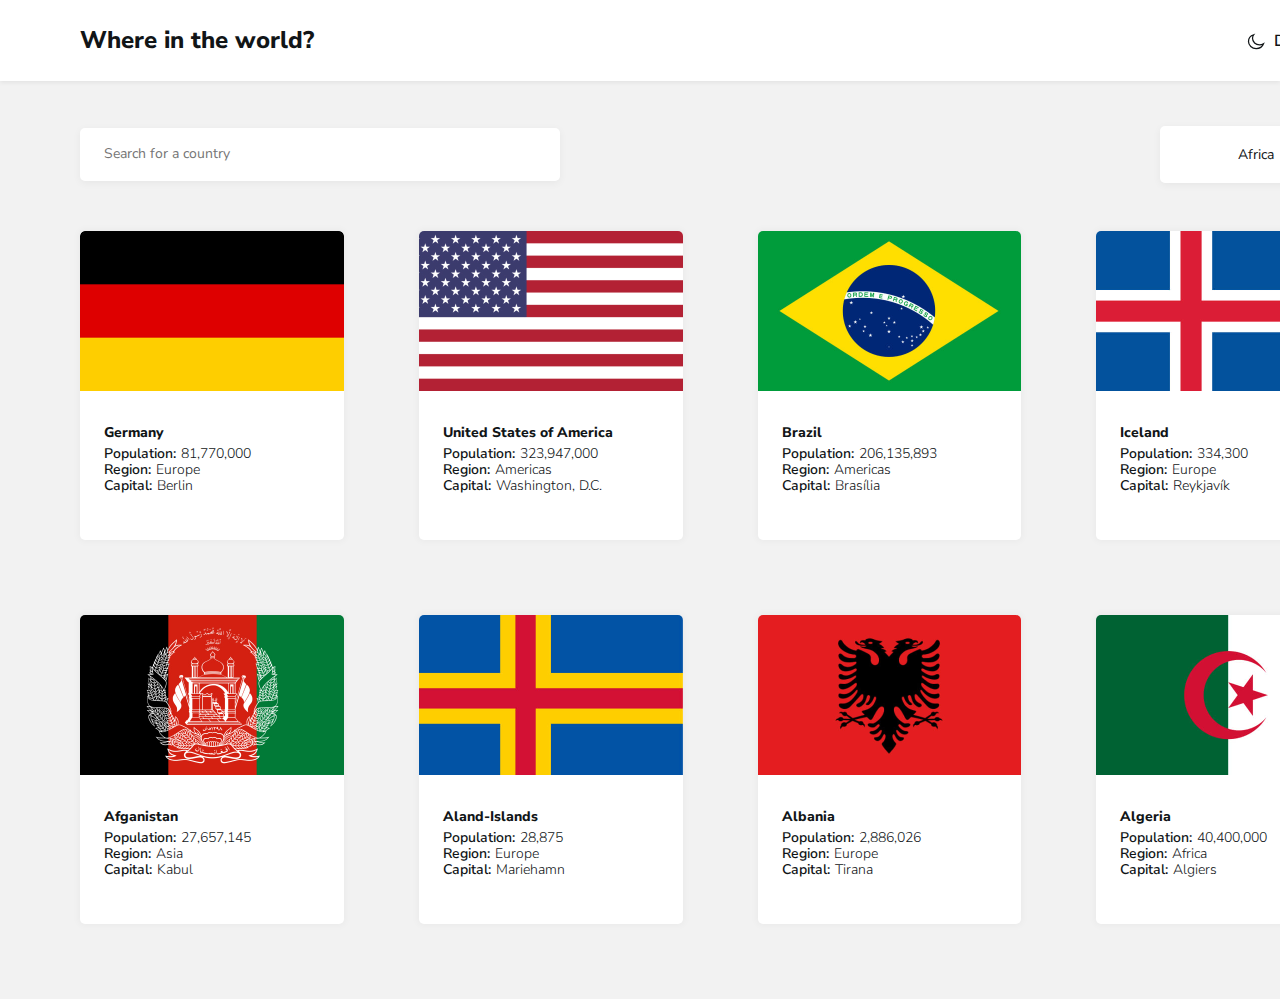
==== commit ed1647ee: "germany, brazil, usa added" ====
--- a/index.html
+++ b/index.html
@@ -34,9 +34,7 @@
                 <form class="filters" action="https://htmlacademy/.ru" method="GET">
                     <input class="search-input" type="search" name="search" placeholder="Search for a country" aria-label="search">
                     <select class="region-select" name="Region" id="Regions">
-                        <option value="Africa">
-                            <a class="country-link" href="country.html">Africa</a>
-                        </option>
+                        <option value="Africa">Africa</option>
                         <option value="America">America</option>
                         <option value="Asia">Asia</option>
                         <option value="Europe">Europe</option>
@@ -54,7 +52,7 @@
                             <img class="index-country-img" src="img/flag-germany.jpg" alt="German flag" srcset="img/flag-germany@2x.jpg" width="264" height="160">
                         <div class="index-country-info">
                             <h3 class="country-name">
-                                <a class="country-link" href="country.html">Germany</a>
+                                <a class="country-link" href="germany.html">Germany</a>
                             </h3>
                             <dl class="country-info-description">
                                 <div class="country-descriptions">
@@ -80,7 +78,7 @@
                             <img class="index-country-img" src="img/flag-usa.jpg" alt="USA flag" srcset="img/flag-usa@2x.jpg" width="264" height="160">
                         <div class="index-country-info">
                             <h3 class="country-name">
-                                <a class="country-link" href="country.html">United States of America</a>
+                                <a class="country-link" href="usa.html">United States of America</a>
                             </h3>
                             <dl class="country-info-description">
                                 <div class="country-descriptions">
@@ -106,7 +104,7 @@
                             <img class="index-country-img" src="img/flag-brazil.jpg" alt="Brazil flag" srcset="img/flag-brazil@2x.jpg" width="264" height="160">
                         <div class="index-country-info">
                             <h3 class="country-name">
-                                <a class="country-link" href="country.html">Brazil</a>
+                                <a class="country-link" href="brazil.html">Brazil</a>
                             </h3>
                             <dl class="country-info-description">
                                 <div class="country-descriptions">
--- a/css/style.css
+++ b/css/style.css
@@ -1,14 +1,10 @@
 :root{
     --text-color: #111517;
     --light-bg: #f2f2f2;
-    --dark-bg: #202c36;
-    --light-header-bg: #fff;
-    --dark-element-bg: #2b3844;
+    --light-element-bg: #fff;
     /* outline color */
     --dark-outline: var(--text-color);
     outline-offset: 10px;
-    color:  #f2f2f2;
-    background: #202c36;
   }
   /* nunito-sans-300 - latin */
   @font-face {
@@ -74,9 +70,8 @@
           color .3s ease;
   }
   .dark-mode{
-    background-color: var(--dark-bg);
-    color: white;
-    --light-header-bg: var(--dark-element-bg);
+    --light-bg: #202c36;
+    --light-element-bg: #2b3844;
     --text-color: white;
     --dark-outline: white;
   }
@@ -99,7 +94,7 @@
   /* Header */
   .header {
     padding: 24px 0;
-    background-color: var(--light-header-bg);
+    background-color: var(--light-element-bg);
     box-shadow: 0px 2px 4px 0px rgba(0, 0, 0, 0.06);
   }
   .site-header-container {
@@ -161,7 +156,7 @@
     min-width: 480px;
     border-radius: 5px;
     box-shadow: 0px 2px 9px 0px rgba(0, 0, 0, 0.05);
-    background-color: var(--light-header-bg);
+    background-color: var(--light-element-bg);
     border: 0;
     padding: 18px 18px 18px 24px;
     color: var(--text-color );
@@ -170,7 +165,7 @@
     min-width: 200px;
     border-radius: 5px;
     box-shadow: 0px 2px 9px 0px rgba(0, 0, 0, 0.05);
-    background-color: var(--light-header-bg);
+    background-color: var(--light-element-bg);
     border: 0;
     padding: 18px 10px 18px 74px;
     color: var(--text-color );
@@ -188,14 +183,16 @@
     padding: 0;
     list-style: none;
     margin-left: -75px;
+    margin-bottom: -75px;
   }
   .index-countries-item {
     width: calc(25% - 75px);
     margin-left: 75px;
+    margin-bottom: 75px;
   }
   .index-country {
     border-radius: 5px;
-    background-color:var(--light-header-bg);
+    background-color:var(--light-element-bg);
     color: var(--text-color);
     box-shadow: 0 0 7px 2px rgba(0, 0, 0, 0.03);
     overflow: hidden;
@@ -206,7 +203,7 @@
     object-fit: cover;
   }
   .index-country-info {
-    padding: 24px 0 46px 24px;
+    padding: 24px 24px 46px 24px;
   }
   .country-name {
     color: var(--text-color);
@@ -217,7 +214,7 @@
   }
   .country-link{
     color: var(--text-color);
-    font-size: 18px;
+    font-size: 14px;
     text-decoration: none;
   }
   .country-link:hover{
@@ -230,6 +227,10 @@
     margin: 0;
     padding: 0;
     list-style: none;
+
+  }
+  .country-info-description:not(:last-child){
+    margin-right: 117px;
   }
   .country-descriptions {
     display: flex;
@@ -248,6 +249,77 @@
     margin: 0;
     margin-left: 5px;
   }
+
+  .country-page {
+    background-color: var(--light-element-bg);
+  }
+  .back{
+    margin-bottom: 80px;
+  }
+  .country-back-link {
+    color: var(--text-color);
+    display: inline-flex;
+    align-items: center;
+    padding: 10px 39px 10px  32px;
+    background-color: var(--light-element-bg);
+    border-radius: 6px;
+    box-shadow: 0px 0px 7px 0px rgba(0, 0, 0, 0.3);
+
+  }
+  .country-back-icon {
+    margin-right: 10px;
+  }
+  .country-back-text {
+    color: var(--text-color);
+    font-size: 16px;
+    font-weight: 300;
+    line-height: 20px;
+  }
+
+
+  /*  */
+  .country-page-inner{
+    display: flex;
+    align-items: center;
+    justify-content: space-between;
+  }
+  .country-page-img{
+    width: 560px;
+    height: 340px;
+  }
+  .country-page-country-name{
+    color: var(--text-color);
+    font-size: 32px;
+    font-weight: 800;
+    line-height: 44px;
+    margin: 0;
+    margin-bottom: 23px;
+  }
+  .country-page-country-descriptions-wrapper{
+    display: flex;
+    align-items: flex-start;
+    justify-content: space-between;
+  }
+  .country-page-country-descriptions:not(:last-child){
+    margin-bottom: 8px;
+  }
+  .country-page-country-description-term{
+    font-size: 16px;
+    font-weight: 600;
+    line-height: 32px;
+    margin-right: 5px;
+  }
+  .country-page-country-descriptions{
+    display: flex;
+    color: var(--text-color);
+  }
+  .country-page-country-description-description{
+    margin: 0;
+    font-size: 16px;
+    font-weight: 300;
+    line-height: 32px;
+  }
+  
   @media
   only screen and (-webkit-min-device-pixel-ratio: 2),
   only screen and (   min--moz-device-pixel-ratio: 2),
